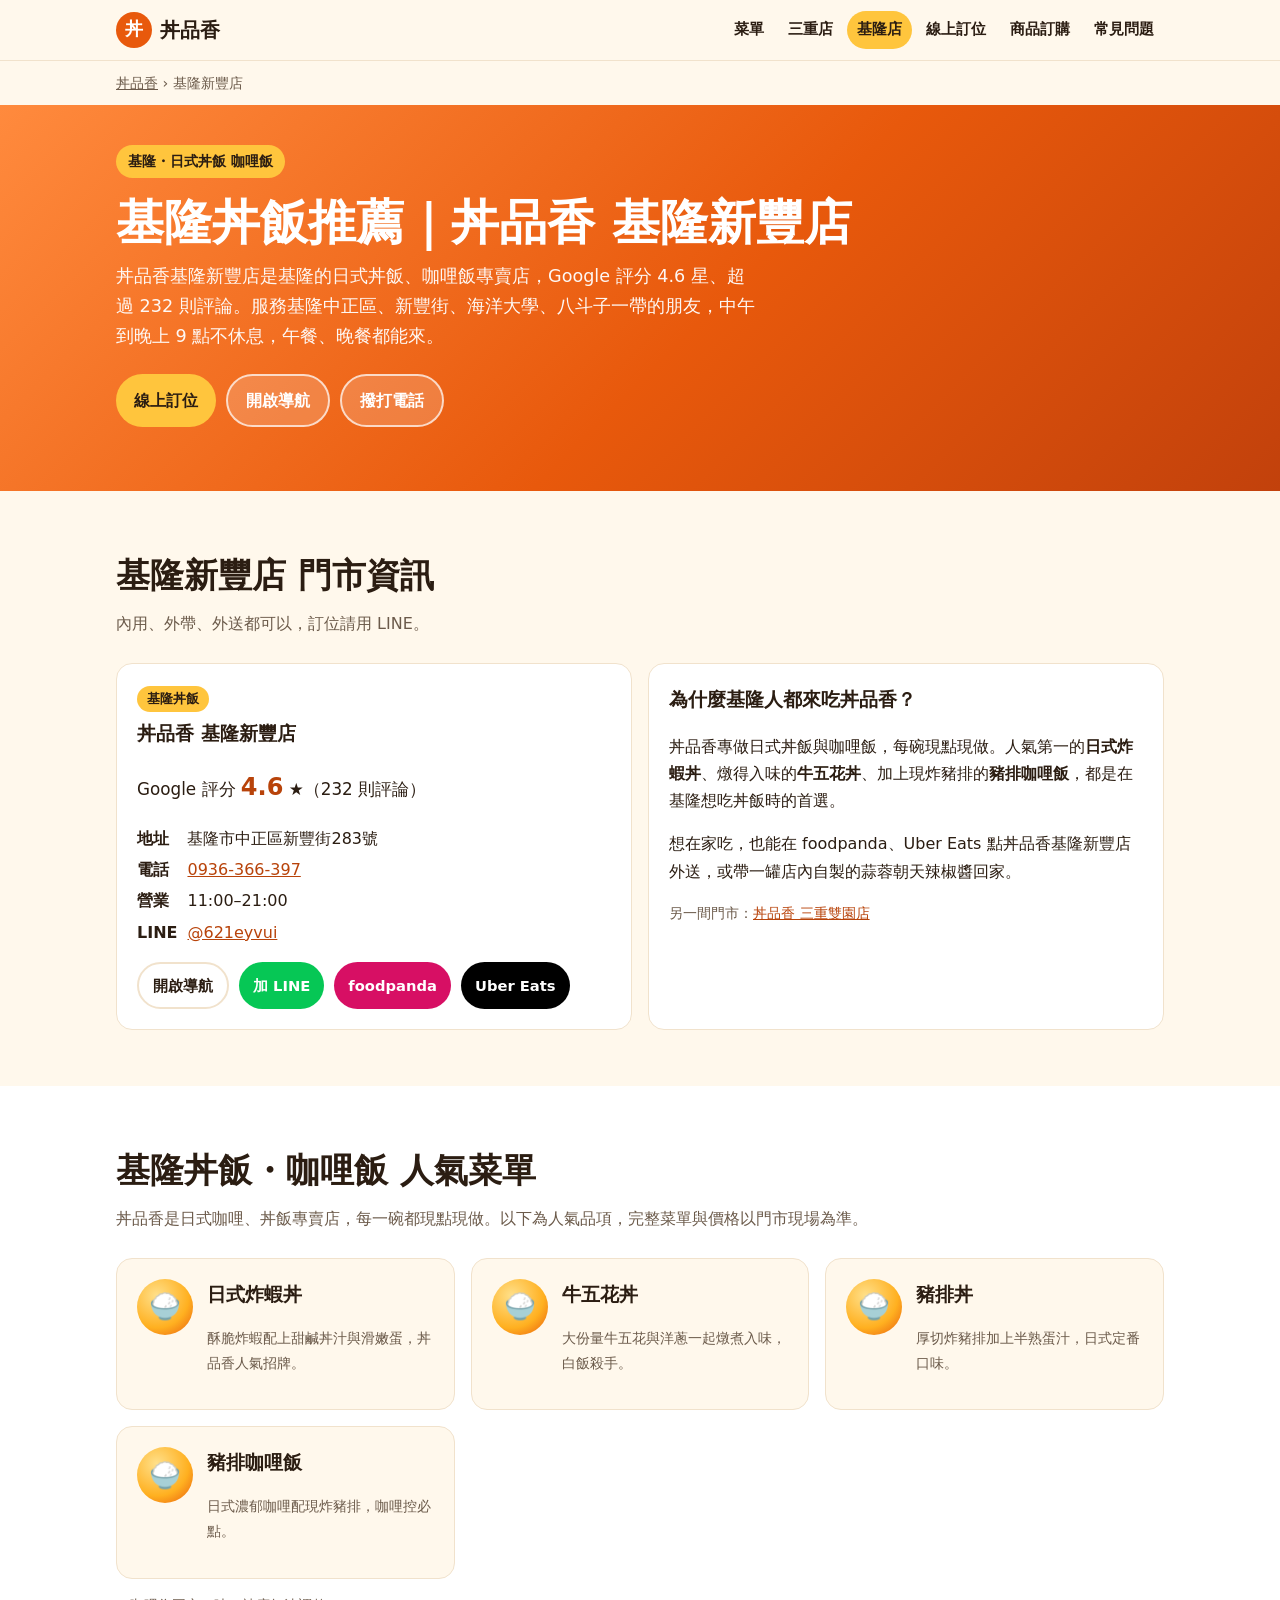
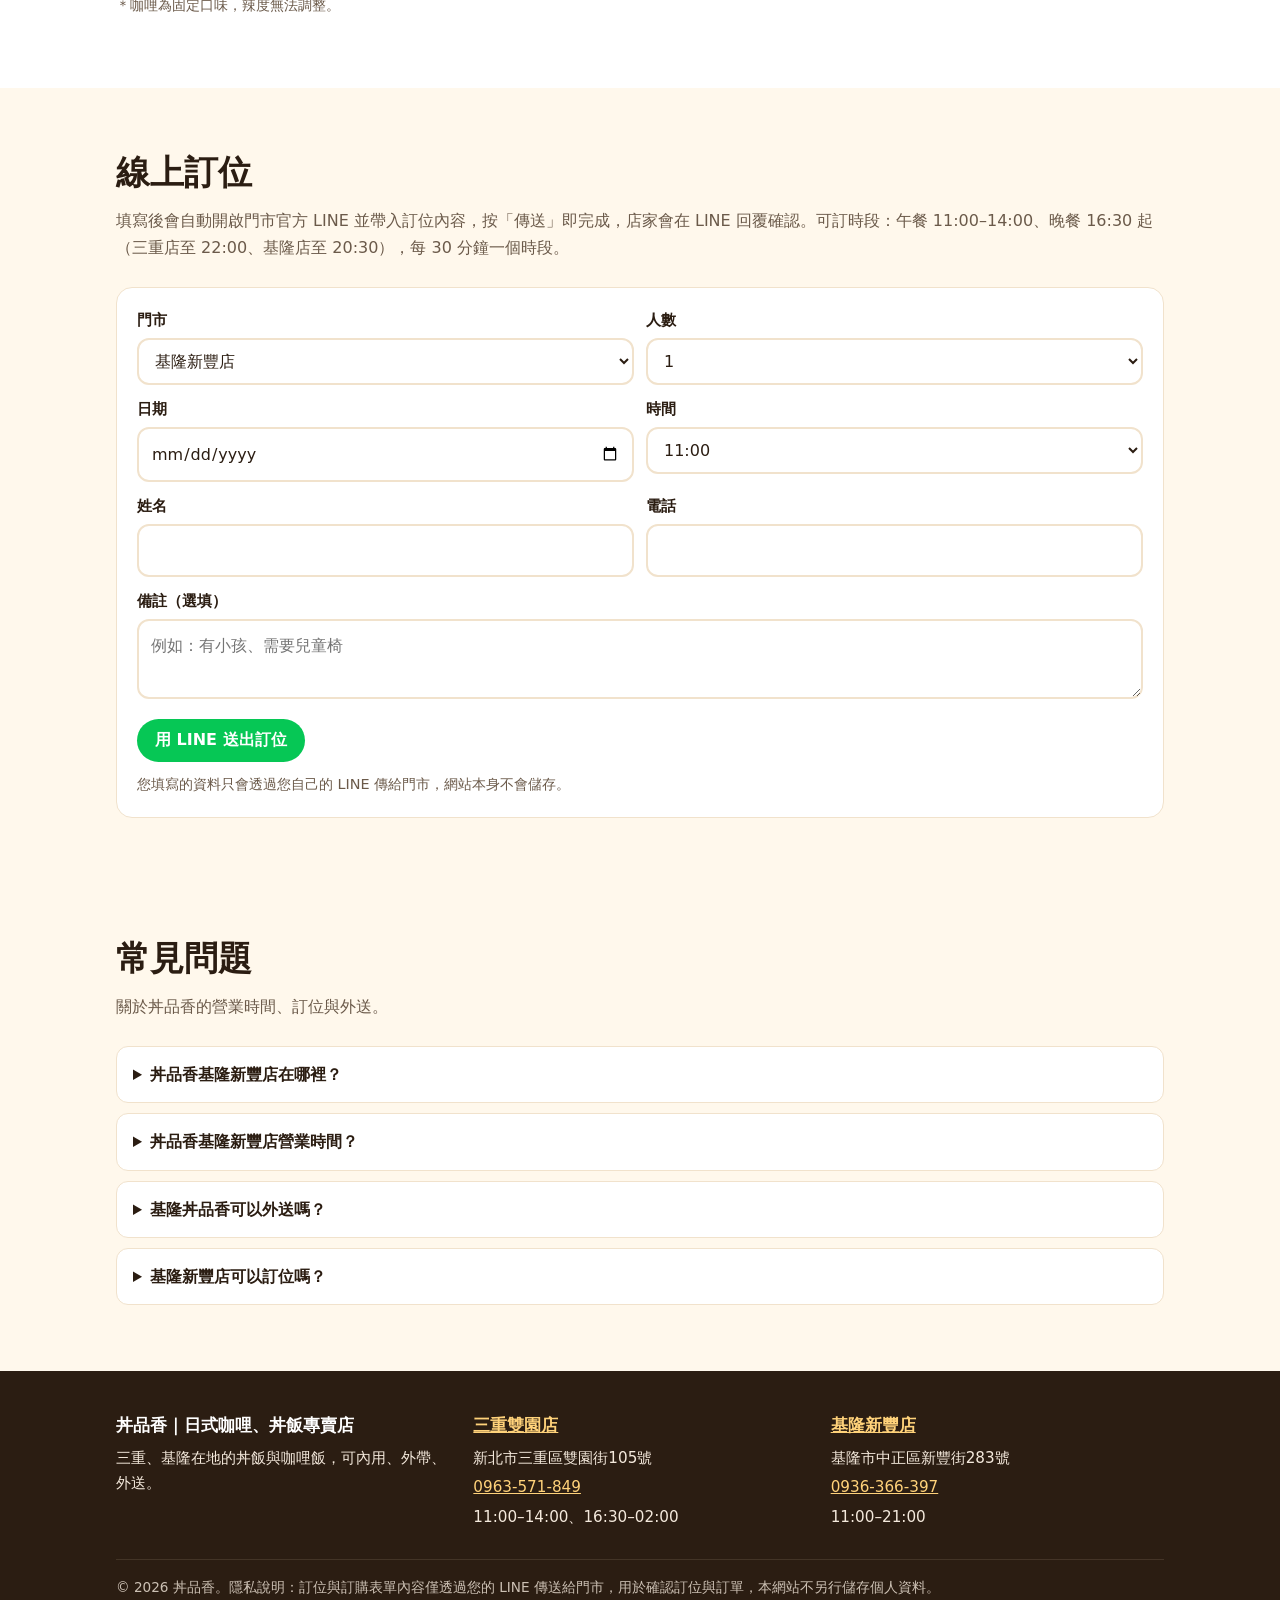
==== keelung/index.html @ b955a42a "Deploy 丼品香 SEO website" ====
<!doctype html>
<html lang="zh-Hant-TW">
<head>
<meta charset="utf-8">
<meta name="viewport" content="width=device-width,initial-scale=1">
<title>基隆丼飯推薦｜丼品香 基隆新豐店｜咖哩飯・外送・線上訂位</title>
<meta name="description" content="丼品香基隆新豐店位於基隆市中正區新豐街283號，基隆日式丼飯、咖哩飯專賣店，Google 4.6 星 232 則評論。營業 11:00–21:00，可內用、外帶、foodpanda／Uber Eats 外送、LINE 線上訂位。">
<link rel="canonical" href="https://www.currytaipei.com.tw/keelung/">
<meta name="robots" content="index,follow,max-image-preview:large">
<meta name="theme-color" content="#e8590c">
<meta property="og:type" content="restaurant">
<meta property="og:site_name" content="丼品香">
<meta property="og:locale" content="zh_TW">
<meta property="og:title" content="基隆丼飯推薦｜丼品香 基隆新豐店｜咖哩飯・外送・線上訂位">
<meta property="og:description" content="丼品香基隆新豐店位於基隆市中正區新豐街283號，基隆日式丼飯、咖哩飯專賣店，Google 4.6 星 232 則評論。營業 11:00–21:00，可內用、外帶、foodpanda／Uber Eats 外送、LINE 線上訂位。">
<meta property="og:url" content="https://www.currytaipei.com.tw/keelung/">
<meta property="og:image" content="https://www.currytaipei.com.tw/og-image.png">
<meta property="og:image:width" content="1200"><meta property="og:image:height" content="630">
<meta name="twitter:card" content="summary_large_image">
<link rel="icon" href="/favicon.svg" type="image/svg+xml">
<link rel="apple-touch-icon" href="/favicon-512.png">
<link rel="stylesheet" href="/assets/style.css">
<script type="application/ld+json">{"@context": "https://schema.org", "@type": "Restaurant", "@id": "https://www.currytaipei.com.tw/keelung/#restaurant", "name": "丼品香 基隆新豐店", "alternateName": ["丼品香", "丼品香 基隆"], "description": "丼品香基隆新豐店，基隆日式丼飯、咖哩飯專賣店。招牌日式炸蝦丼、牛五花丼、豬排咖哩飯，可內用、外帶、外送。", "url": "https://www.currytaipei.com.tw/keelung/", "telephone": "+886-936-366-397", "image": "https://www.currytaipei.com.tw/og-image.png", "servesCuisine": ["丼飯", "日式咖哩", "日式料理"], "priceRange": "$", "address": {"@type": "PostalAddress", "streetAddress": "新豐街283號", "addressLocality": "中正區", "addressRegion": "基隆市", "postalCode": "202", "addressCountry": "TW"}, "hasMap": "https://www.google.com/maps/search/?api=1&query=丼品香+基隆市中正區新豐街283號", "openingHoursSpecification": [{"@type": "OpeningHoursSpecification", "dayOfWeek": ["Monday", "Tuesday", "Wednesday", "Thursday", "Friday", "Saturday", "Sunday"], "opens": "11:00", "closes": "21:00"}], "acceptsReservations": true, "menu": "https://www.currytaipei.com.tw/keelung/#menu", "areaServed": "基隆", "sameAs": ["https://www.foodpanda.com.tw/restaurant/ixo3/jing-pin-xiang-ji-long-xin-feng-dian", "https://www.ubereats.com/tw/store/%E4%B8%BC%E5%93%81%E9%A6%99-%E5%9F%BA%E9%9A%86%E6%96%B0%E8%B1%90%E5%BA%97/AlehlFl3X2Wnk4hs9MSs-w", "https://line.me/R/ti/p/@621eyvui"], "parentOrganization": {"@id": "https://www.currytaipei.com.tw/#org"}}</script>
<script type="application/ld+json">{"@context": "https://schema.org", "@type": "FAQPage", "mainEntity": [{"@type": "Question", "name": "丼品香基隆新豐店在哪裡？", "acceptedAnswer": {"@type": "Answer", "text": "地址是基隆市中正區新豐街283號，可點「開啟導航」用 Google 地圖前往，電話 0936-366-397。"}}, {"@type": "Question", "name": "丼品香基隆新豐店營業時間？", "acceptedAnswer": {"@type": "Answer", "text": "11:00–21:00。實際營業與公休以官方 LINE @621eyvui 公告為準。"}}, {"@type": "Question", "name": "基隆丼品香可以外送嗎？", "acceptedAnswer": {"@type": "Answer", "text": "可以，基隆新豐店有上架 foodpanda 與 Uber Eats，外送範圍以平台顯示為準。"}}, {"@type": "Question", "name": "基隆新豐店可以訂位嗎？", "acceptedAnswer": {"@type": "Answer", "text": "可以，在本頁「線上訂位」填寫後，用 LINE 傳送給門市即可，店家會回覆確認。"}}]}</script>
<script type="application/ld+json">{"@context": "https://schema.org", "@type": "BreadcrumbList", "itemListElement": [{"@type": "ListItem", "position": 1, "name": "丼品香", "item": "https://www.currytaipei.com.tw/"}, {"@type": "ListItem", "position": 2, "name": "基隆新豐店", "item": "https://www.currytaipei.com.tw/keelung/"}]}</script>
</head>
<body>
<header class="site-header"><div class="wrap">
<a class="logo" href="/" aria-label="丼品香 首頁"><span class="logo-mark" aria-hidden="true">丼</span>丼品香</a>
<nav class="nav" aria-label="主選單">
<a href="/#menu">菜單</a><a href="/sanchong/">三重店</a><a href="/keelung/" aria-current="page">基隆店</a><a href="/#booking">線上訂位</a><a href="/shop/">商品訂購</a><a href="/#faq">常見問題</a>
</nav></div></header>
<main>
<div class="wrap crumbs"><a href="/">丼品香</a> › 基隆新豐店</div>
<section class="hero" style="padding-top:40px"><div class="wrap">
<span class="eyebrow">基隆・日式丼飯 咖哩飯</span>
<h1>基隆丼飯推薦｜丼品香 基隆新豐店</h1>
<p>丼品香基隆新豐店是基隆的日式丼飯、咖哩飯專賣店，Google 評分 4.6 星、超過 232 則評論。服務基隆中正區、新豐街、海洋大學、八斗子一帶的朋友，中午到晚上 9 點不休息，午餐、晚餐都能來。</p>
<div class="btns"><a class="btn btn-primary" href="#booking">線上訂位</a><a class="btn btn-ghost" href="https://www.google.com/maps/search/?api=1&query=丼品香+基隆市中正區新豐街283號" target="_blank" rel="noopener">開啟導航</a><a class="btn btn-ghost" href="tel:0936366397">撥打電話</a></div>
</div></section>
<section><div class="wrap">
<h2>基隆新豐店 門市資訊</h2>
<p class="lead">內用、外帶、外送都可以，訂位請用 LINE。</p>
<div class="grid g2"><article class="card store">
<span class="tag">基隆丼飯</span>
<h3>丼品香 基隆新豐店</h3>
<p class="rating">Google 評分 <b>4.6</b> ★（232 則評論）</p>
<dl>
<dt>地址</dt><dd>基隆市中正區新豐街283號</dd>
<dt>電話</dt><dd><a href="tel:0936366397">0936-366-397</a></dd>
<dt>營業</dt><dd>11:00–21:00</dd>
<dt>LINE</dt><dd><a href="https://line.me/R/ti/p/@621eyvui" rel="noopener">@621eyvui</a></dd>
</dl>
<div class="btns">
<a class="btn btn-map" href="https://www.google.com/maps/search/?api=1&query=丼品香+基隆市中正區新豐街283號" target="_blank" rel="noopener">開啟導航</a>
<a class="btn btn-line" href="https://line.me/R/ti/p/@621eyvui" target="_blank" rel="noopener">加 LINE</a>
<a class="btn btn-panda" href="https://www.foodpanda.com.tw/restaurant/ixo3/jing-pin-xiang-ji-long-xin-feng-dian" target="_blank" rel="noopener">foodpanda</a>
<a class="btn btn-uber" href="https://www.ubereats.com/tw/store/%E4%B8%BC%E5%93%81%E9%A6%99-%E5%9F%BA%E9%9A%86%E6%96%B0%E8%B1%90%E5%BA%97/AlehlFl3X2Wnk4hs9MSs-w" target="_blank" rel="noopener">Uber Eats</a>
</div></article>
<article class="card"><h3>為什麼基隆人都來吃丼品香？</h3>
<p>丼品香專做日式丼飯與咖哩飯，每碗現點現做。人氣第一的<b>日式炸蝦丼</b>、燉得入味的<b>牛五花丼</b>、加上現炸豬排的<b>豬排咖哩飯</b>，都是在基隆想吃丼飯時的首選。</p>
<p>想在家吃，也能在 foodpanda、Uber Eats 點丼品香基隆新豐店外送，或帶一罐店內自製的蒜蓉朝天辣椒醬回家。</p>
<p class="note">另一間門市：<a href="/sanchong/">丼品香 三重雙園店</a></p></article>
</div></div></section>
<section id="menu" class="alt"><div class="wrap">
<h2>基隆丼飯・咖哩飯 人氣菜單</h2>
<p class="lead">丼品香是日式咖哩、丼飯專賣店，每一碗都現點現做。以下為人氣品項，完整菜單與價格以門市現場為準。</p>
<div class="grid g2"><article class="card menu-item"><div class="bowl" aria-hidden="true">🍚</div><div><h3>日式炸蝦丼</h3><p class="note">酥脆炸蝦配上甜鹹丼汁與滑嫩蛋，丼品香人氣招牌。</p></div></article><article class="card menu-item"><div class="bowl" aria-hidden="true">🍚</div><div><h3>牛五花丼</h3><p class="note">大份量牛五花與洋蔥一起燉煮入味，白飯殺手。</p></div></article><article class="card menu-item"><div class="bowl" aria-hidden="true">🍚</div><div><h3>豬排丼</h3><p class="note">厚切炸豬排加上半熟蛋汁，日式定番口味。</p></div></article><article class="card menu-item"><div class="bowl" aria-hidden="true">🍚</div><div><h3>豬排咖哩飯</h3><p class="note">日式濃郁咖哩配現炸豬排，咖哩控必點。</p></div></article></div>
<p class="note" style="margin-top:14px">＊咖哩為固定口味，辣度無法調整。</p>
</div></section>
<section id="booking"><div class="wrap">
<h2>線上訂位</h2>
<p class="lead">填寫後會自動開啟門市官方 LINE 並帶入訂位內容，按「傳送」即完成，店家會在 LINE 回覆確認。可訂時段：午餐 11:00–14:00、晚餐 16:30 起（三重店至 22:00、基隆店至 20:30），每 30 分鐘一個時段。</p>
<form id="booking-form" class="card">
<div class="row">
<div><label for="b-store">門市</label><select id="b-store" name="store"><option value="sanchong">三重雙園店</option><option value="keelung" selected>基隆新豐店</option></select></div>
<div><label for="b-people">人數</label><select id="b-people" name="people"><option>1</option><option>2</option><option>3</option><option>4</option><option>5</option><option>6</option><option>7</option><option>8</option><option>9</option><option>10</option></select></div>
</div>
<div class="row">
<div><label for="b-date">日期</label><input id="b-date" name="date" type="date" required></div>
<div><label for="b-time">時間</label><select id="b-time" name="time" required></select></div>
</div>
<div class="row">
<div><label for="b-name">姓名</label><input id="b-name" name="name" autocomplete="name" required></div>
<div><label for="b-phone">電話</label><input id="b-phone" name="phone" type="tel" autocomplete="tel" required></div>
</div>
<div class="row"><div><label for="b-note">備註（選填）</label><textarea id="b-note" name="note" rows="2" placeholder="例如：有小孩、需要兒童椅"></textarea></div></div>
<button class="btn btn-line" type="submit">用 LINE 送出訂位</button>
<p class="note" style="margin:10px 0 0">您填寫的資料只會透過您自己的 LINE 傳給門市，網站本身不會儲存。</p>
<div id="booking-msg" class="form-msg" role="status"></div>
</form></div></section>
<section id="faq"><div class="wrap"><h2>常見問題</h2><p class="lead">關於丼品香的營業時間、訂位與外送。</p><details><summary>丼品香基隆新豐店在哪裡？</summary><p>地址是基隆市中正區新豐街283號，可點「開啟導航」用 Google 地圖前往，電話 0936-366-397。</p></details><details><summary>丼品香基隆新豐店營業時間？</summary><p>11:00–21:00。實際營業與公休以官方 LINE @621eyvui 公告為準。</p></details><details><summary>基隆丼品香可以外送嗎？</summary><p>可以，基隆新豐店有上架 foodpanda 與 Uber Eats，外送範圍以平台顯示為準。</p></details><details><summary>基隆新豐店可以訂位嗎？</summary><p>可以，在本頁「線上訂位」填寫後，用 LINE 傳送給門市即可，店家會回覆確認。</p></details></div></section>
</main>
<footer><div class="wrap">
<div class="grid g3">
<div><h3>丼品香｜日式咖哩、丼飯專賣店</h3><p>三重、基隆在地的丼飯與咖哩飯，可內用、外帶、外送。</p></div>
<div><h3><a href="/sanchong/">三重雙園店</a></h3><p>新北市三重區雙園街105號</p><p><a href="tel:0963571849">0963-571-849</a></p><p>11:00–14:00、16:30–02:00</p></div>
<div><h3><a href="/keelung/">基隆新豐店</a></h3><p>基隆市中正區新豐街283號</p><p><a href="tel:0936366397">0936-366-397</a></p><p>11:00–21:00</p></div>
</div>
<p class="copy">© <span id="year"></span> 丼品香。隱私說明：訂位與訂購表單內容僅透過您的 LINE 傳送給門市，用於確認訂位與訂單，本網站不另行儲存個人資料。</p>
</div></footer>
<script src="/assets/app.js" defer></script>
</body></html>
---- assets/style.css ----
:root{
  --bg:#fff8ec; --surface:#ffffff; --ink:#2b1d12; --muted:#6b5a4a;
  --brand:#e8590c; --brand-dark:#b8430a; --sun:#ffc53d; --line:#06c755;
  --panda:#d70f64; --uber:#000000; --border:#f1e2cc; --radius:16px;
}
*{box-sizing:border-box}
html{scroll-behavior:smooth}
body{margin:0;background:var(--bg);color:var(--ink);font-family:"PingFang TC","Noto Sans TC","Microsoft JhengHei","Heiti TC",system-ui,sans-serif;line-height:1.7;-webkit-text-size-adjust:100%}
img{max-width:100%;height:auto;display:block}
a{color:var(--brand-dark)}
.wrap{max-width:1080px;margin:0 auto;padding:0 16px}
/* header */
.site-header{position:sticky;top:0;z-index:20;background:rgba(255,248,236,.95);backdrop-filter:blur(6px);border-bottom:1px solid var(--border)}
.site-header .wrap{display:flex;align-items:center;justify-content:space-between;gap:12px;height:60px}
.logo{display:flex;align-items:center;gap:8px;font-weight:900;font-size:1.25rem;color:var(--ink);text-decoration:none}
.logo-mark{width:36px;height:36px;border-radius:50%;background:var(--brand);color:#fff;display:grid;place-items:center;font-size:1.1rem}
.nav{display:flex;gap:4px;overflow-x:auto;scrollbar-width:none}
.nav::-webkit-scrollbar{display:none}
.nav a{white-space:nowrap;text-decoration:none;color:var(--ink);font-weight:600;padding:6px 10px;border-radius:999px;font-size:.95rem}
.nav a:hover,.nav a[aria-current=page]{background:var(--sun)}
@media(max-width:720px){.site-header .wrap{height:auto;flex-direction:column;align-items:stretch;padding-top:8px;padding-bottom:6px;gap:4px}}
/* hero */
.hero{background:linear-gradient(135deg,#ff8a3d 0%,#e8590c 55%,#c2410c 100%);color:#fff;padding:56px 0 64px}
.hero .eyebrow{display:inline-block;background:var(--sun);color:var(--ink);font-weight:800;padding:4px 12px;border-radius:999px;font-size:.9rem}
.hero h1{font-size:clamp(1.8rem,5vw,3rem);line-height:1.25;margin:14px 0 10px;font-weight:900}
.hero p{font-size:1.1rem;max-width:640px;margin:0 0 22px;opacity:.95}
.btns{display:flex;flex-wrap:wrap;gap:10px}
.btn{display:inline-flex;align-items:center;gap:6px;padding:11px 18px;border-radius:999px;font-weight:800;text-decoration:none;border:0;cursor:pointer;font-size:1rem;font-family:inherit}
.btn-primary{background:var(--sun);color:var(--ink)}
.btn-ghost{background:rgba(255,255,255,.18);color:#fff;border:2px solid rgba(255,255,255,.7)}
.btn-line{background:var(--line);color:#fff}
.btn-panda{background:var(--panda);color:#fff}
.btn-uber{background:var(--uber);color:#fff}
.btn-map{background:#fff;color:var(--ink);border:2px solid var(--border)}
.btn-brand{background:var(--brand);color:#fff}
.btn:hover{filter:brightness(1.06)}
/* sections */
section{padding:56px 0}
section.alt{background:var(--surface)}
h2{font-size:clamp(1.5rem,3.6vw,2.1rem);margin:0 0 6px;font-weight:900}
h3{margin:0 0 6px;font-size:1.2rem}
.lead{color:var(--muted);margin:0 0 26px}
.grid{display:grid;gap:16px}
.g2{grid-template-columns:repeat(auto-fit,minmax(280px,1fr))}
.g3{grid-template-columns:repeat(auto-fit,minmax(230px,1fr))}
.card{background:var(--surface);border:1px solid var(--border);border-radius:var(--radius);padding:20px}
section.alt .card{background:var(--bg)}
.tag{display:inline-block;font-size:.8rem;font-weight:800;background:var(--sun);border-radius:999px;padding:2px 10px;margin-bottom:6px}
.store dl{display:grid;grid-template-columns:auto 1fr;gap:4px 10px;margin:10px 0 16px}
.store dt{font-weight:800}
.store dd{margin:0}
.store .btns .btn{padding:9px 14px;font-size:.92rem}
.rating{font-size:1.05rem}
.rating b{font-size:1.5rem;color:var(--brand-dark)}
.menu-item{display:flex;gap:14px;align-items:flex-start}
.bowl{flex:0 0 56px;height:56px;border-radius:50%;background:radial-gradient(circle at 35% 30%,#ffe08a,#ffb020 60%,#e8590c);display:grid;place-items:center;font-size:1.6rem}
.note{font-size:.9rem;color:var(--muted)}
.price{font-weight:900;color:var(--brand-dark);font-size:1.2rem}
/* form */
form .row{display:grid;gap:12px;grid-template-columns:repeat(auto-fit,minmax(200px,1fr));margin-bottom:12px}
label{display:block;font-weight:700;font-size:.95rem;margin-bottom:4px}
input,select,textarea{width:100%;padding:11px 12px;border:2px solid var(--border);border-radius:12px;font:inherit;background:#fff;color:var(--ink)}
input:focus,select:focus,textarea:focus{outline:none;border-color:var(--brand)}
.form-msg{margin-top:12px;padding:12px;border-radius:12px;background:#e8f9ee;display:none}
.form-msg.show{display:block}
/* faq */
details{background:var(--surface);border:1px solid var(--border);border-radius:12px;padding:14px 16px;margin-bottom:10px}
section.alt details{background:var(--bg)}
summary{font-weight:800;cursor:pointer}
details p{margin:8px 0 0}
/* breadcrumb */
.crumbs{font-size:.9rem;padding:10px 16px;color:var(--muted)}
.crumbs a{color:var(--muted)}
/* qty */
.qty{display:flex;align-items:center;gap:8px;margin-top:10px}
.qty button{width:36px;height:36px;border-radius:50%;border:2px solid var(--border);background:#fff;font-size:1.2rem;cursor:pointer}
.qty output{min-width:24px;text-align:center;font-weight:800}
/* footer */
footer{background:var(--ink);color:#f4e9dc;padding:40px 0 28px;font-size:.95rem}
footer a{color:#ffd27a}
footer .grid{gap:24px}
footer h3{color:#fff;font-size:1.05rem}
footer p{margin:4px 0}
.copy{border-top:1px solid #4a3a2c;margin-top:24px;padding-top:16px;font-size:.85rem;opacity:.8}
.sr-only{position:absolute;width:1px;height:1px;overflow:hidden;clip:rect(0 0 0 0)}
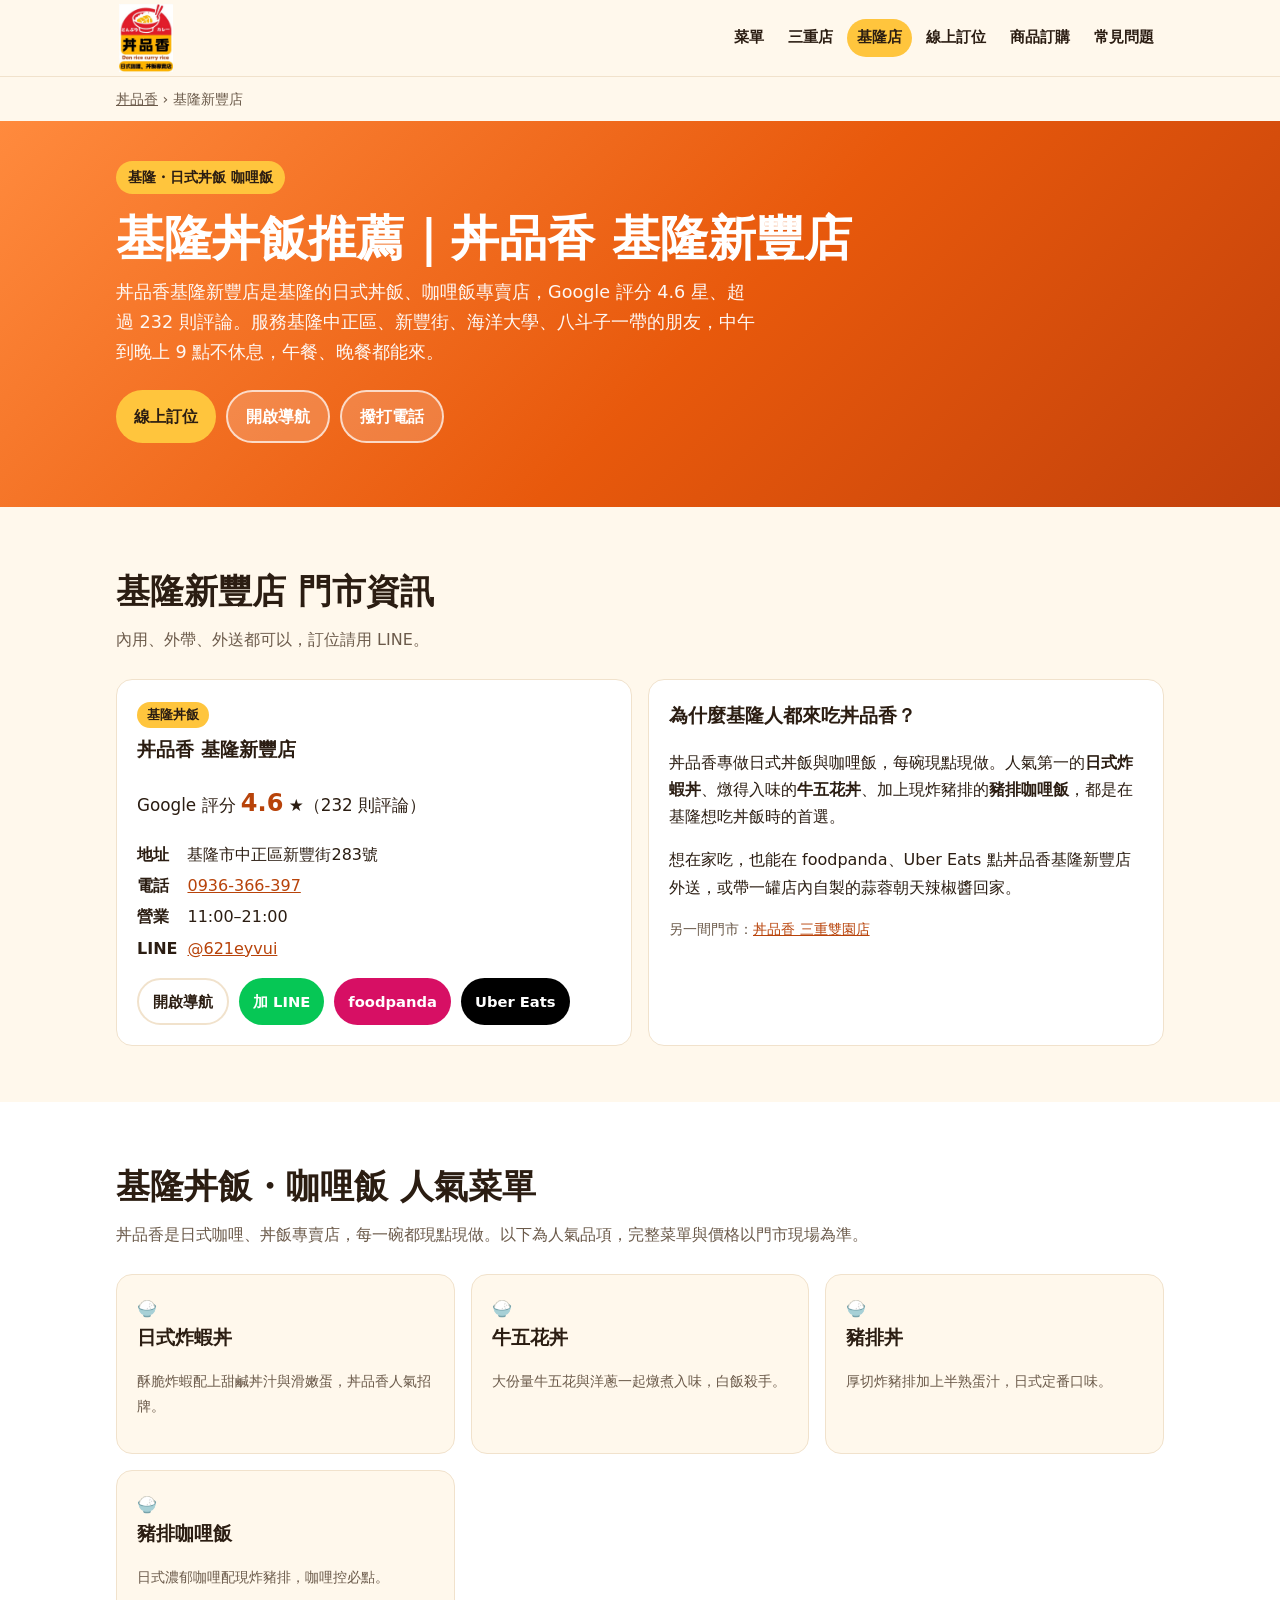
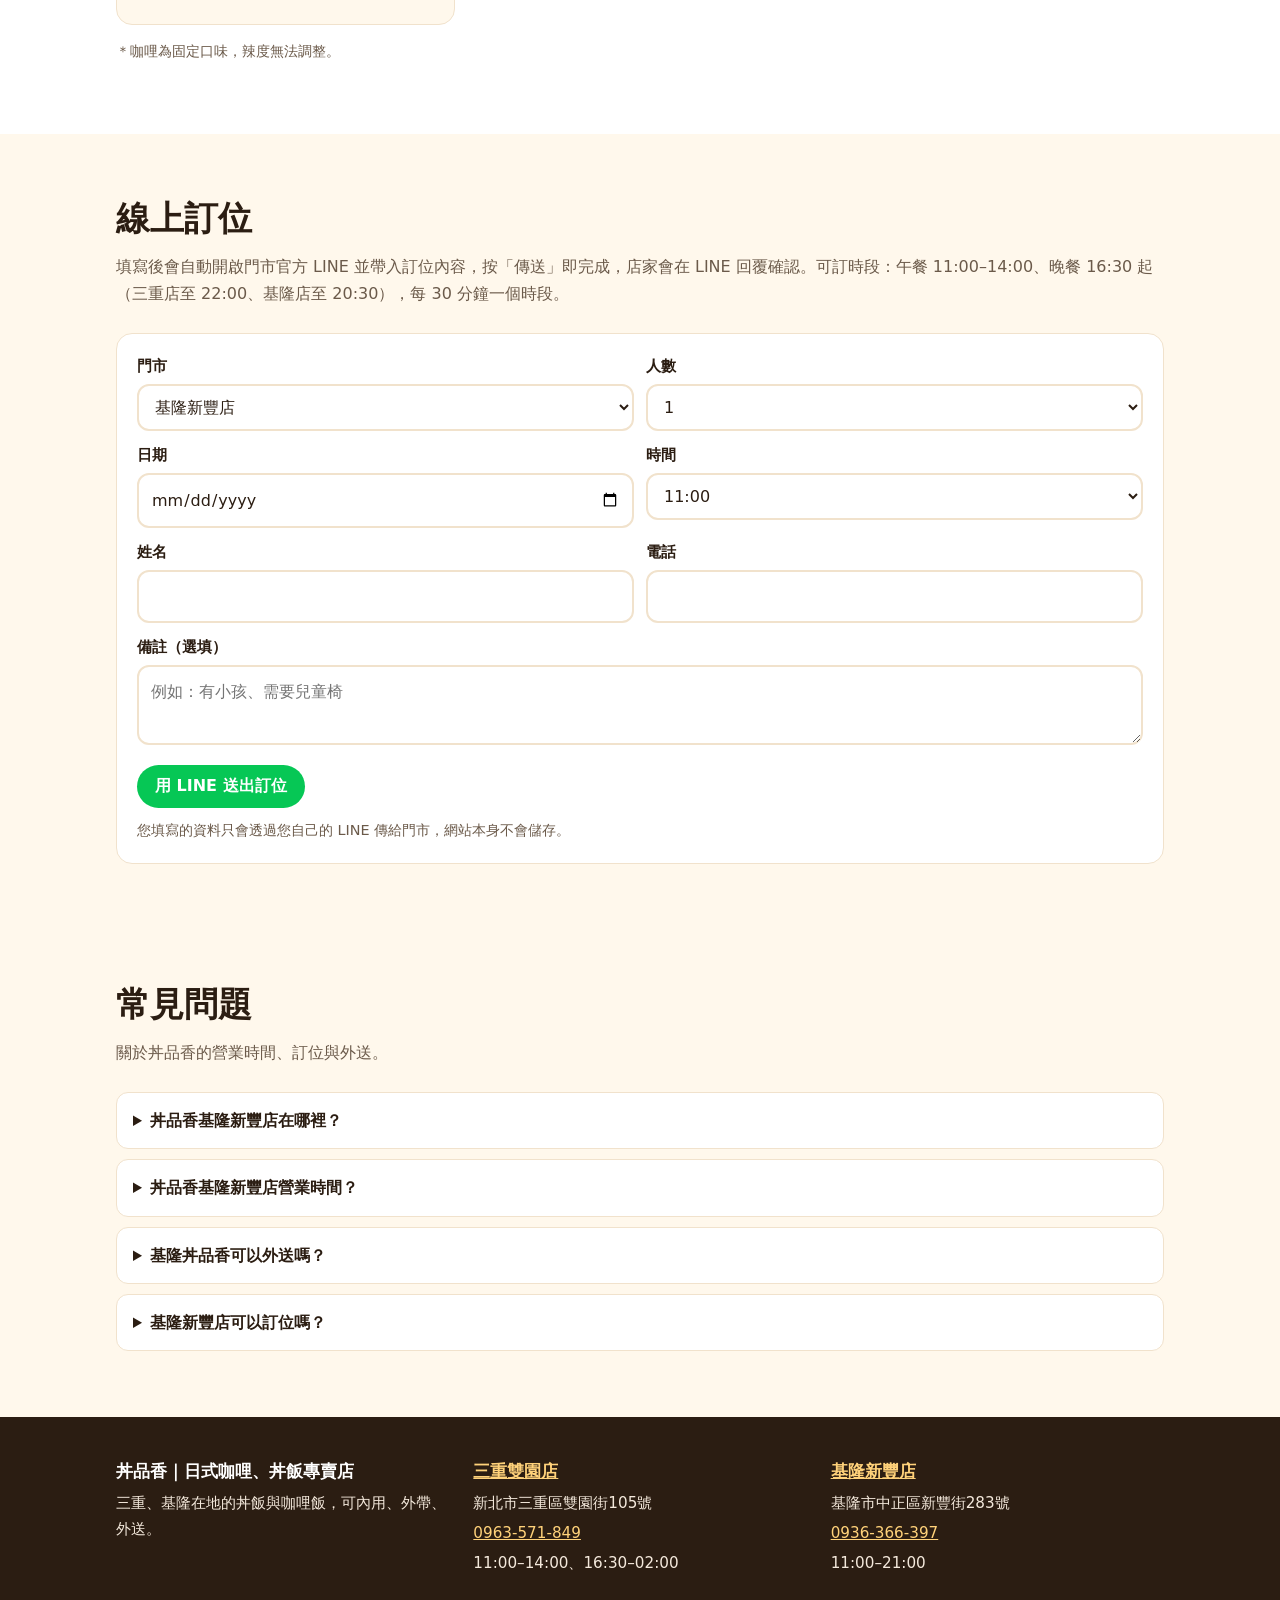
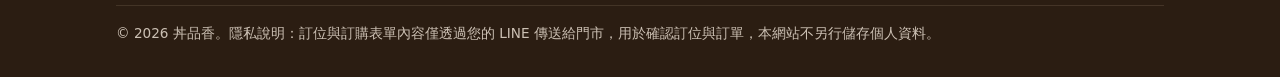
==== commit 3d404d67: "Update Keelung page logo" ====
--- a/keelung/index.html
+++ b/keelung/index.html
@@ -1,103 +1,103 @@
-<!doctype html>
-<html lang="zh-Hant-TW">
-<head>
-<meta charset="utf-8">
-<meta name="viewport" content="width=device-width,initial-scale=1">
-<title>基隆丼飯推薦｜丼品香 基隆新豐店｜咖哩飯・外送・線上訂位</title>
-<meta name="description" content="丼品香基隆新豐店位於基隆市中正區新豐街283號，基隆日式丼飯、咖哩飯專賣店，Google 4.6 星 232 則評論。營業 11:00–21:00，可內用、外帶、foodpanda／Uber Eats 外送、LINE 線上訂位。">
-<link rel="canonical" href="https://www.currytaipei.com.tw/keelung/">
-<meta name="robots" content="index,follow,max-image-preview:large">
-<meta name="theme-color" content="#e8590c">
-<meta property="og:type" content="restaurant">
-<meta property="og:site_name" content="丼品香">
-<meta property="og:locale" content="zh_TW">
-<meta property="og:title" content="基隆丼飯推薦｜丼品香 基隆新豐店｜咖哩飯・外送・線上訂位">
-<meta property="og:description" content="丼品香基隆新豐店位於基隆市中正區新豐街283號，基隆日式丼飯、咖哩飯專賣店，Google 4.6 星 232 則評論。營業 11:00–21:00，可內用、外帶、foodpanda／Uber Eats 外送、LINE 線上訂位。">
-<meta property="og:url" content="https://www.currytaipei.com.tw/keelung/">
-<meta property="og:image" content="https://www.currytaipei.com.tw/og-image.png">
-<meta property="og:image:width" content="1200"><meta property="og:image:height" content="630">
-<meta name="twitter:card" content="summary_large_image">
-<link rel="icon" href="/favicon.svg" type="image/svg+xml">
-<link rel="apple-touch-icon" href="/favicon-512.png">
-<link rel="stylesheet" href="/assets/style.css">
-<script type="application/ld+json">{"@context": "https://schema.org", "@type": "Restaurant", "@id": "https://www.currytaipei.com.tw/keelung/#restaurant", "name": "丼品香 基隆新豐店", "alternateName": ["丼品香", "丼品香 基隆"], "description": "丼品香基隆新豐店，基隆日式丼飯、咖哩飯專賣店。招牌日式炸蝦丼、牛五花丼、豬排咖哩飯，可內用、外帶、外送。", "url": "https://www.currytaipei.com.tw/keelung/", "telephone": "+886-936-366-397", "image": "https://www.currytaipei.com.tw/og-image.png", "servesCuisine": ["丼飯", "日式咖哩", "日式料理"], "priceRange": "$", "address": {"@type": "PostalAddress", "streetAddress": "新豐街283號", "addressLocality": "中正區", "addressRegion": "基隆市", "postalCode": "202", "addressCountry": "TW"}, "hasMap": "https://www.google.com/maps/search/?api=1&query=丼品香+基隆市中正區新豐街283號", "openingHoursSpecification": [{"@type": "OpeningHoursSpecification", "dayOfWeek": ["Monday", "Tuesday", "Wednesday", "Thursday", "Friday", "Saturday", "Sunday"], "opens": "11:00", "closes": "21:00"}], "acceptsReservations": true, "menu": "https://www.currytaipei.com.tw/keelung/#menu", "areaServed": "基隆", "sameAs": ["https://www.foodpanda.com.tw/restaurant/ixo3/jing-pin-xiang-ji-long-xin-feng-dian", "https://www.ubereats.com/tw/store/%E4%B8%BC%E5%93%81%E9%A6%99-%E5%9F%BA%E9%9A%86%E6%96%B0%E8%B1%90%E5%BA%97/AlehlFl3X2Wnk4hs9MSs-w", "https://line.me/R/ti/p/@621eyvui"], "parentOrganization": {"@id": "https://www.currytaipei.com.tw/#org"}}</script>
-<script type="application/ld+json">{"@context": "https://schema.org", "@type": "FAQPage", "mainEntity": [{"@type": "Question", "name": "丼品香基隆新豐店在哪裡？", "acceptedAnswer": {"@type": "Answer", "text": "地址是基隆市中正區新豐街283號，可點「開啟導航」用 Google 地圖前往，電話 0936-366-397。"}}, {"@type": "Question", "name": "丼品香基隆新豐店營業時間？", "acceptedAnswer": {"@type": "Answer", "text": "11:00–21:00。實際營業與公休以官方 LINE @621eyvui 公告為準。"}}, {"@type": "Question", "name": "基隆丼品香可以外送嗎？", "acceptedAnswer": {"@type": "Answer", "text": "可以，基隆新豐店有上架 foodpanda 與 Uber Eats，外送範圍以平台顯示為準。"}}, {"@type": "Question", "name": "基隆新豐店可以訂位嗎？", "acceptedAnswer": {"@type": "Answer", "text": "可以，在本頁「線上訂位」填寫後，用 LINE 傳送給門市即可，店家會回覆確認。"}}]}</script>
-<script type="application/ld+json">{"@context": "https://schema.org", "@type": "BreadcrumbList", "itemListElement": [{"@type": "ListItem", "position": 1, "name": "丼品香", "item": "https://www.currytaipei.com.tw/"}, {"@type": "ListItem", "position": 2, "name": "基隆新豐店", "item": "https://www.currytaipei.com.tw/keelung/"}]}</script>
-</head>
-<body>
-<header class="site-header"><div class="wrap">
-<a class="logo" href="/" aria-label="丼品香 首頁"><span class="logo-mark" aria-hidden="true">丼</span>丼品香</a>
-<nav class="nav" aria-label="主選單">
-<a href="/#menu">菜單</a><a href="/sanchong/">三重店</a><a href="/keelung/" aria-current="page">基隆店</a><a href="/#booking">線上訂位</a><a href="/shop/">商品訂購</a><a href="/#faq">常見問題</a>
-</nav></div></header>
-<main>
-<div class="wrap crumbs"><a href="/">丼品香</a> › 基隆新豐店</div>
-<section class="hero" style="padding-top:40px"><div class="wrap">
-<span class="eyebrow">基隆・日式丼飯 咖哩飯</span>
-<h1>基隆丼飯推薦｜丼品香 基隆新豐店</h1>
-<p>丼品香基隆新豐店是基隆的日式丼飯、咖哩飯專賣店，Google 評分 4.6 星、超過 232 則評論。服務基隆中正區、新豐街、海洋大學、八斗子一帶的朋友，中午到晚上 9 點不休息，午餐、晚餐都能來。</p>
-<div class="btns"><a class="btn btn-primary" href="#booking">線上訂位</a><a class="btn btn-ghost" href="https://www.google.com/maps/search/?api=1&query=丼品香+基隆市中正區新豐街283號" target="_blank" rel="noopener">開啟導航</a><a class="btn btn-ghost" href="tel:0936366397">撥打電話</a></div>
-</div></section>
-<section><div class="wrap">
-<h2>基隆新豐店 門市資訊</h2>
-<p class="lead">內用、外帶、外送都可以，訂位請用 LINE。</p>
-<div class="grid g2"><article class="card store">
-<span class="tag">基隆丼飯</span>
-<h3>丼品香 基隆新豐店</h3>
-<p class="rating">Google 評分 <b>4.6</b> ★（232 則評論）</p>
-<dl>
-<dt>地址</dt><dd>基隆市中正區新豐街283號</dd>
-<dt>電話</dt><dd><a href="tel:0936366397">0936-366-397</a></dd>
-<dt>營業</dt><dd>11:00–21:00</dd>
-<dt>LINE</dt><dd><a href="https://line.me/R/ti/p/@621eyvui" rel="noopener">@621eyvui</a></dd>
-</dl>
-<div class="btns">
-<a class="btn btn-map" href="https://www.google.com/maps/search/?api=1&query=丼品香+基隆市中正區新豐街283號" target="_blank" rel="noopener">開啟導航</a>
-<a class="btn btn-line" href="https://line.me/R/ti/p/@621eyvui" target="_blank" rel="noopener">加 LINE</a>
-<a class="btn btn-panda" href="https://www.foodpanda.com.tw/restaurant/ixo3/jing-pin-xiang-ji-long-xin-feng-dian" target="_blank" rel="noopener">foodpanda</a>
-<a class="btn btn-uber" href="https://www.ubereats.com/tw/store/%E4%B8%BC%E5%93%81%E9%A6%99-%E5%9F%BA%E9%9A%86%E6%96%B0%E8%B1%90%E5%BA%97/AlehlFl3X2Wnk4hs9MSs-w" target="_blank" rel="noopener">Uber Eats</a>
-</div></article>
-<article class="card"><h3>為什麼基隆人都來吃丼品香？</h3>
-<p>丼品香專做日式丼飯與咖哩飯，每碗現點現做。人氣第一的<b>日式炸蝦丼</b>、燉得入味的<b>牛五花丼</b>、加上現炸豬排的<b>豬排咖哩飯</b>，都是在基隆想吃丼飯時的首選。</p>
-<p>想在家吃，也能在 foodpanda、Uber Eats 點丼品香基隆新豐店外送，或帶一罐店內自製的蒜蓉朝天辣椒醬回家。</p>
-<p class="note">另一間門市：<a href="/sanchong/">丼品香 三重雙園店</a></p></article>
-</div></div></section>
-<section id="menu" class="alt"><div class="wrap">
-<h2>基隆丼飯・咖哩飯 人氣菜單</h2>
-<p class="lead">丼品香是日式咖哩、丼飯專賣店，每一碗都現點現做。以下為人氣品項，完整菜單與價格以門市現場為準。</p>
-<div class="grid g2"><article class="card menu-item"><div class="bowl" aria-hidden="true">🍚</div><div><h3>日式炸蝦丼</h3><p class="note">酥脆炸蝦配上甜鹹丼汁與滑嫩蛋，丼品香人氣招牌。</p></div></article><article class="card menu-item"><div class="bowl" aria-hidden="true">🍚</div><div><h3>牛五花丼</h3><p class="note">大份量牛五花與洋蔥一起燉煮入味，白飯殺手。</p></div></article><article class="card menu-item"><div class="bowl" aria-hidden="true">🍚</div><div><h3>豬排丼</h3><p class="note">厚切炸豬排加上半熟蛋汁，日式定番口味。</p></div></article><article class="card menu-item"><div class="bowl" aria-hidden="true">🍚</div><div><h3>豬排咖哩飯</h3><p class="note">日式濃郁咖哩配現炸豬排，咖哩控必點。</p></div></article></div>
-<p class="note" style="margin-top:14px">＊咖哩為固定口味，辣度無法調整。</p>
-</div></section>
-<section id="booking"><div class="wrap">
-<h2>線上訂位</h2>
-<p class="lead">填寫後會自動開啟門市官方 LINE 並帶入訂位內容，按「傳送」即完成，店家會在 LINE 回覆確認。可訂時段：午餐 11:00–14:00、晚餐 16:30 起（三重店至 22:00、基隆店至 20:30），每 30 分鐘一個時段。</p>
-<form id="booking-form" class="card">
-<div class="row">
-<div><label for="b-store">門市</label><select id="b-store" name="store"><option value="sanchong">三重雙園店</option><option value="keelung" selected>基隆新豐店</option></select></div>
-<div><label for="b-people">人數</label><select id="b-people" name="people"><option>1</option><option>2</option><option>3</option><option>4</option><option>5</option><option>6</option><option>7</option><option>8</option><option>9</option><option>10</option></select></div>
-</div>
-<div class="row">
-<div><label for="b-date">日期</label><input id="b-date" name="date" type="date" required></div>
-<div><label for="b-time">時間</label><select id="b-time" name="time" required></select></div>
-</div>
-<div class="row">
-<div><label for="b-name">姓名</label><input id="b-name" name="name" autocomplete="name" required></div>
-<div><label for="b-phone">電話</label><input id="b-phone" name="phone" type="tel" autocomplete="tel" required></div>
-</div>
-<div class="row"><div><label for="b-note">備註（選填）</label><textarea id="b-note" name="note" rows="2" placeholder="例如：有小孩、需要兒童椅"></textarea></div></div>
-<button class="btn btn-line" type="submit">用 LINE 送出訂位</button>
-<p class="note" style="margin:10px 0 0">您填寫的資料只會透過您自己的 LINE 傳給門市，網站本身不會儲存。</p>
-<div id="booking-msg" class="form-msg" role="status"></div>
-</form></div></section>
-<section id="faq"><div class="wrap"><h2>常見問題</h2><p class="lead">關於丼品香的營業時間、訂位與外送。</p><details><summary>丼品香基隆新豐店在哪裡？</summary><p>地址是基隆市中正區新豐街283號，可點「開啟導航」用 Google 地圖前往，電話 0936-366-397。</p></details><details><summary>丼品香基隆新豐店營業時間？</summary><p>11:00–21:00。實際營業與公休以官方 LINE @621eyvui 公告為準。</p></details><details><summary>基隆丼品香可以外送嗎？</summary><p>可以，基隆新豐店有上架 foodpanda 與 Uber Eats，外送範圍以平台顯示為準。</p></details><details><summary>基隆新豐店可以訂位嗎？</summary><p>可以，在本頁「線上訂位」填寫後，用 LINE 傳送給門市即可，店家會回覆確認。</p></details></div></section>
-</main>
-<footer><div class="wrap">
-<div class="grid g3">
-<div><h3>丼品香｜日式咖哩、丼飯專賣店</h3><p>三重、基隆在地的丼飯與咖哩飯，可內用、外帶、外送。</p></div>
-<div><h3><a href="/sanchong/">三重雙園店</a></h3><p>新北市三重區雙園街105號</p><p><a href="tel:0963571849">0963-571-849</a></p><p>11:00–14:00、16:30–02:00</p></div>
-<div><h3><a href="/keelung/">基隆新豐店</a></h3><p>基隆市中正區新豐街283號</p><p><a href="tel:0936366397">0936-366-397</a></p><p>11:00–21:00</p></div>
-</div>
-<p class="copy">© <span id="year"></span> 丼品香。隱私說明：訂位與訂購表單內容僅透過您的 LINE 傳送給門市，用於確認訂位與訂單，本網站不另行儲存個人資料。</p>
-</div></footer>
-<script src="/assets/app.js" defer></script>
-</body></html>
+<!doctype html>
+<html lang="zh-Hant-TW">
+<head>
+<meta charset="utf-8">
+<meta name="viewport" content="width=device-width,initial-scale=1">
+<title>基隆丼飯推薦｜丼品香 基隆新豐店｜咖哩飯・外送・線上訂位</title>
+<meta name="description" content="丼品香基隆新豐店位於基隆市中正區新豐街283號，基隆日式丼飯、咖哩飯專賣店，Google 4.6 星 232 則評論。營業 11:00–21:00，可內用、外帶、foodpanda／Uber Eats 外送、LINE 線上訂位。">
+<link rel="canonical" href="https://www.currytaipei.com.tw/keelung/">
+<meta name="robots" content="index,follow,max-image-preview:large">
+<meta name="theme-color" content="#e8590c">
+<meta property="og:type" content="restaurant">
+<meta property="og:site_name" content="丼品香">
+<meta property="og:locale" content="zh_TW">
+<meta property="og:title" content="基隆丼飯推薦｜丼品香 基隆新豐店｜咖哩飯・外送・線上訂位">
+<meta property="og:description" content="丼品香基隆新豐店位於基隆市中正區新豐街283號，基隆日式丼飯、咖哩飯專賣店，Google 4.6 星 232 則評論。營業 11:00–21:00，可內用、外帶、foodpanda／Uber Eats 外送、LINE 線上訂位。">
+<meta property="og:url" content="https://www.currytaipei.com.tw/keelung/">
+<meta property="og:image" content="https://www.currytaipei.com.tw/og-image.png">
+<meta property="og:image:width" content="1200"><meta property="og:image:height" content="630">
+<meta name="twitter:card" content="summary_large_image">
+<link rel="icon" href="/favicon.svg" type="image/svg+xml">
+<link rel="apple-touch-icon" href="/favicon-512.png">
+<link rel="stylesheet" href="/assets/style.css">
+<script type="application/ld+json">{"@context": "https://schema.org", "@type": "Restaurant", "@id": "https://www.currytaipei.com.tw/keelung/#restaurant", "name": "丼品香 基隆新豐店", "alternateName": ["丼品香", "丼品香 基隆"], "description": "丼品香基隆新豐店，基隆日式丼飯、咖哩飯專賣店。招牌日式炸蝦丼、牛五花丼、豬排咖哩飯，可內用、外帶、外送。", "url": "https://www.currytaipei.com.tw/keelung/", "telephone": "+886-936-366-397", "image": "https://www.currytaipei.com.tw/og-image.png", "servesCuisine": ["丼飯", "日式咖哩", "日式料理"], "priceRange": "$", "address": {"@type": "PostalAddress", "streetAddress": "新豐街283號", "addressLocality": "中正區", "addressRegion": "基隆市", "postalCode": "202", "addressCountry": "TW"}, "hasMap": "https://www.google.com/maps/search/?api=1&query=丼品香+基隆市中正區新豐街283號", "openingHoursSpecification": [{"@type": "OpeningHoursSpecification", "dayOfWeek": ["Monday", "Tuesday", "Wednesday", "Thursday", "Friday", "Saturday", "Sunday"], "opens": "11:00", "closes": "21:00"}], "acceptsReservations": true, "menu": "https://www.currytaipei.com.tw/keelung/#menu", "areaServed": "基隆", "sameAs": ["https://www.foodpanda.com.tw/restaurant/ixo3/jing-pin-xiang-ji-long-xin-feng-dian", "https://www.ubereats.com/tw/store/%E4%B8%BC%E5%93%81%E9%A6%99-%E5%9F%BA%E9%9A%86%E6%96%B0%E8%B1%90%E5%BA%97/AlehlFl3X2Wnk4hs9MSs-w", "https://line.me/R/ti/p/@621eyvui"], "parentOrganization": {"@id": "https://www.currytaipei.com.tw/#org"}}</script>
+<script type="application/ld+json">{"@context": "https://schema.org", "@type": "FAQPage", "mainEntity": [{"@type": "Question", "name": "丼品香基隆新豐店在哪裡？", "acceptedAnswer": {"@type": "Answer", "text": "地址是基隆市中正區新豐街283號，可點「開啟導航」用 Google 地圖前往，電話 0936-366-397。"}}, {"@type": "Question", "name": "丼品香基隆新豐店營業時間？", "acceptedAnswer": {"@type": "Answer", "text": "11:00–21:00。實際營業與公休以官方 LINE @621eyvui 公告為準。"}}, {"@type": "Question", "name": "基隆丼品香可以外送嗎？", "acceptedAnswer": {"@type": "Answer", "text": "可以，基隆新豐店有上架 foodpanda 與 Uber Eats，外送範圍以平台顯示為準。"}}, {"@type": "Question", "name": "基隆新豐店可以訂位嗎？", "acceptedAnswer": {"@type": "Answer", "text": "可以，在本頁「線上訂位」填寫後，用 LINE 傳送給門市即可，店家會回覆確認。"}}]}</script>
+<script type="application/ld+json">{"@context": "https://schema.org", "@type": "BreadcrumbList", "itemListElement": [{"@type": "ListItem", "position": 1, "name": "丼品香", "item": "https://www.currytaipei.com.tw/"}, {"@type": "ListItem", "position": 2, "name": "基隆新豐店", "item": "https://www.currytaipei.com.tw/keelung/"}]}</script>
+</head>
+<body>
+<header class="site-header"><div class="wrap">
+<a class="logo" href="/" aria-label="丼品香 首頁"><img src="/assets/logo-donpinxiang.png" width="502" height="632" alt="丼品香 日式咖哩、丼飯專賣店"></a>
+<nav class="nav" aria-label="主選單">
+<a href="/#menu">菜單</a><a href="/sanchong/">三重店</a><a href="/keelung/" aria-current="page">基隆店</a><a href="/#booking">線上訂位</a><a href="/shop/">商品訂購</a><a href="/#faq">常見問題</a>
+</nav></div></header>
+<main>
+<div class="wrap crumbs"><a href="/">丼品香</a> › 基隆新豐店</div>
+<section class="hero" style="padding-top:40px"><div class="wrap">
+<span class="eyebrow">基隆・日式丼飯 咖哩飯</span>
+<h1>基隆丼飯推薦｜丼品香 基隆新豐店</h1>
+<p>丼品香基隆新豐店是基隆的日式丼飯、咖哩飯專賣店，Google 評分 4.6 星、超過 232 則評論。服務基隆中正區、新豐街、海洋大學、八斗子一帶的朋友，中午到晚上 9 點不休息，午餐、晚餐都能來。</p>
+<div class="btns"><a class="btn btn-primary" href="#booking">線上訂位</a><a class="btn btn-ghost" href="https://www.google.com/maps/search/?api=1&query=丼品香+基隆市中正區新豐街283號" target="_blank" rel="noopener">開啟導航</a><a class="btn btn-ghost" href="tel:0936366397">撥打電話</a></div>
+</div></section>
+<section><div class="wrap">
+<h2>基隆新豐店 門市資訊</h2>
+<p class="lead">內用、外帶、外送都可以，訂位請用 LINE。</p>
+<div class="grid g2"><article class="card store">
+<span class="tag">基隆丼飯</span>
+<h3>丼品香 基隆新豐店</h3>
+<p class="rating">Google 評分 <b>4.6</b> ★（232 則評論）</p>
+<dl>
+<dt>地址</dt><dd>基隆市中正區新豐街283號</dd>
+<dt>電話</dt><dd><a href="tel:0936366397">0936-366-397</a></dd>
+<dt>營業</dt><dd>11:00–21:00</dd>
+<dt>LINE</dt><dd><a href="https://line.me/R/ti/p/@621eyvui" rel="noopener">@621eyvui</a></dd>
+</dl>
+<div class="btns">
+<a class="btn btn-map" href="https://www.google.com/maps/search/?api=1&query=丼品香+基隆市中正區新豐街283號" target="_blank" rel="noopener">開啟導航</a>
+<a class="btn btn-line" href="https://line.me/R/ti/p/@621eyvui" target="_blank" rel="noopener">加 LINE</a>
+<a class="btn btn-panda" href="https://www.foodpanda.com.tw/restaurant/ixo3/jing-pin-xiang-ji-long-xin-feng-dian" target="_blank" rel="noopener">foodpanda</a>
+<a class="btn btn-uber" href="https://www.ubereats.com/tw/store/%E4%B8%BC%E5%93%81%E9%A6%99-%E5%9F%BA%E9%9A%86%E6%96%B0%E8%B1%90%E5%BA%97/AlehlFl3X2Wnk4hs9MSs-w" target="_blank" rel="noopener">Uber Eats</a>
+</div></article>
+<article class="card"><h3>為什麼基隆人都來吃丼品香？</h3>
+<p>丼品香專做日式丼飯與咖哩飯，每碗現點現做。人氣第一的<b>日式炸蝦丼</b>、燉得入味的<b>牛五花丼</b>、加上現炸豬排的<b>豬排咖哩飯</b>，都是在基隆想吃丼飯時的首選。</p>
+<p>想在家吃，也能在 foodpanda、Uber Eats 點丼品香基隆新豐店外送，或帶一罐店內自製的蒜蓉朝天辣椒醬回家。</p>
+<p class="note">另一間門市：<a href="/sanchong/">丼品香 三重雙園店</a></p></article>
+</div></div></section>
+<section id="menu" class="alt"><div class="wrap">
+<h2>基隆丼飯・咖哩飯 人氣菜單</h2>
+<p class="lead">丼品香是日式咖哩、丼飯專賣店，每一碗都現點現做。以下為人氣品項，完整菜單與價格以門市現場為準。</p>
+<div class="grid g2"><article class="card menu-item"><div class="bowl" aria-hidden="true">🍚</div><div><h3>日式炸蝦丼</h3><p class="note">酥脆炸蝦配上甜鹹丼汁與滑嫩蛋，丼品香人氣招牌。</p></div></article><article class="card menu-item"><div class="bowl" aria-hidden="true">🍚</div><div><h3>牛五花丼</h3><p class="note">大份量牛五花與洋蔥一起燉煮入味，白飯殺手。</p></div></article><article class="card menu-item"><div class="bowl" aria-hidden="true">🍚</div><div><h3>豬排丼</h3><p class="note">厚切炸豬排加上半熟蛋汁，日式定番口味。</p></div></article><article class="card menu-item"><div class="bowl" aria-hidden="true">🍚</div><div><h3>豬排咖哩飯</h3><p class="note">日式濃郁咖哩配現炸豬排，咖哩控必點。</p></div></article></div>
+<p class="note" style="margin-top:14px">＊咖哩為固定口味，辣度無法調整。</p>
+</div></section>
+<section id="booking"><div class="wrap">
+<h2>線上訂位</h2>
+<p class="lead">填寫後會自動開啟門市官方 LINE 並帶入訂位內容，按「傳送」即完成，店家會在 LINE 回覆確認。可訂時段：午餐 11:00–14:00、晚餐 16:30 起（三重店至 22:00、基隆店至 20:30），每 30 分鐘一個時段。</p>
+<form id="booking-form" class="card">
+<div class="row">
+<div><label for="b-store">門市</label><select id="b-store" name="store"><option value="sanchong">三重雙園店</option><option value="keelung" selected>基隆新豐店</option></select></div>
+<div><label for="b-people">人數</label><select id="b-people" name="people"><option>1</option><option>2</option><option>3</option><option>4</option><option>5</option><option>6</option><option>7</option><option>8</option><option>9</option><option>10</option></select></div>
+</div>
+<div class="row">
+<div><label for="b-date">日期</label><input id="b-date" name="date" type="date" required></div>
+<div><label for="b-time">時間</label><select id="b-time" name="time" required></select></div>
+</div>
+<div class="row">
+<div><label for="b-name">姓名</label><input id="b-name" name="name" autocomplete="name" required></div>
+<div><label for="b-phone">電話</label><input id="b-phone" name="phone" type="tel" autocomplete="tel" required></div>
+</div>
+<div class="row"><div><label for="b-note">備註（選填）</label><textarea id="b-note" name="note" rows="2" placeholder="例如：有小孩、需要兒童椅"></textarea></div></div>
+<button class="btn btn-line" type="submit">用 LINE 送出訂位</button>
+<p class="note" style="margin:10px 0 0">您填寫的資料只會透過您自己的 LINE 傳給門市，網站本身不會儲存。</p>
+<div id="booking-msg" class="form-msg" role="status"></div>
+</form></div></section>
+<section id="faq"><div class="wrap"><h2>常見問題</h2><p class="lead">關於丼品香的營業時間、訂位與外送。</p><details><summary>丼品香基隆新豐店在哪裡？</summary><p>地址是基隆市中正區新豐街283號，可點「開啟導航」用 Google 地圖前往，電話 0936-366-397。</p></details><details><summary>丼品香基隆新豐店營業時間？</summary><p>11:00–21:00。實際營業與公休以官方 LINE @621eyvui 公告為準。</p></details><details><summary>基隆丼品香可以外送嗎？</summary><p>可以，基隆新豐店有上架 foodpanda 與 Uber Eats，外送範圍以平台顯示為準。</p></details><details><summary>基隆新豐店可以訂位嗎？</summary><p>可以，在本頁「線上訂位」填寫後，用 LINE 傳送給門市即可，店家會回覆確認。</p></details></div></section>
+</main>
+<footer><div class="wrap">
+<div class="grid g3">
+<div><h3>丼品香｜日式咖哩、丼飯專賣店</h3><p>三重、基隆在地的丼飯與咖哩飯，可內用、外帶、外送。</p></div>
+<div><h3><a href="/sanchong/">三重雙園店</a></h3><p>新北市三重區雙園街105號</p><p><a href="tel:0963571849">0963-571-849</a></p><p>11:00–14:00、16:30–02:00</p></div>
+<div><h3><a href="/keelung/">基隆新豐店</a></h3><p>基隆市中正區新豐街283號</p><p><a href="tel:0936366397">0936-366-397</a></p><p>11:00–21:00</p></div>
+</div>
+<p class="copy">© <span id="year"></span> 丼品香。隱私說明：訂位與訂購表單內容僅透過您的 LINE 傳送給門市，用於確認訂位與訂單，本網站不另行儲存個人資料。</p>
+</div></footer>
+<script src="/assets/app.js" defer></script>
+</body></html>
--- a/assets/style.css
+++ b/assets/style.css
@@ -1,85 +1,106 @@
-:root{
-  --bg:#fff8ec; --surface:#ffffff; --ink:#2b1d12; --muted:#6b5a4a;
-  --brand:#e8590c; --brand-dark:#b8430a; --sun:#ffc53d; --line:#06c755;
-  --panda:#d70f64; --uber:#000000; --border:#f1e2cc; --radius:16px;
-}
-*{box-sizing:border-box}
-html{scroll-behavior:smooth}
-body{margin:0;background:var(--bg);color:var(--ink);font-family:"PingFang TC","Noto Sans TC","Microsoft JhengHei","Heiti TC",system-ui,sans-serif;line-height:1.7;-webkit-text-size-adjust:100%}
-img{max-width:100%;height:auto;display:block}
-a{color:var(--brand-dark)}
-.wrap{max-width:1080px;margin:0 auto;padding:0 16px}
-/* header */
-.site-header{position:sticky;top:0;z-index:20;background:rgba(255,248,236,.95);backdrop-filter:blur(6px);border-bottom:1px solid var(--border)}
-.site-header .wrap{display:flex;align-items:center;justify-content:space-between;gap:12px;height:60px}
-.logo{display:flex;align-items:center;gap:8px;font-weight:900;font-size:1.25rem;color:var(--ink);text-decoration:none}
-.logo-mark{width:36px;height:36px;border-radius:50%;background:var(--brand);color:#fff;display:grid;place-items:center;font-size:1.1rem}
-.nav{display:flex;gap:4px;overflow-x:auto;scrollbar-width:none}
-.nav::-webkit-scrollbar{display:none}
-.nav a{white-space:nowrap;text-decoration:none;color:var(--ink);font-weight:600;padding:6px 10px;border-radius:999px;font-size:.95rem}
-.nav a:hover,.nav a[aria-current=page]{background:var(--sun)}
-@media(max-width:720px){.site-header .wrap{height:auto;flex-direction:column;align-items:stretch;padding-top:8px;padding-bottom:6px;gap:4px}}
-/* hero */
-.hero{background:linear-gradient(135deg,#ff8a3d 0%,#e8590c 55%,#c2410c 100%);color:#fff;padding:56px 0 64px}
-.hero .eyebrow{display:inline-block;background:var(--sun);color:var(--ink);font-weight:800;padding:4px 12px;border-radius:999px;font-size:.9rem}
-.hero h1{font-size:clamp(1.8rem,5vw,3rem);line-height:1.25;margin:14px 0 10px;font-weight:900}
-.hero p{font-size:1.1rem;max-width:640px;margin:0 0 22px;opacity:.95}
-.btns{display:flex;flex-wrap:wrap;gap:10px}
-.btn{display:inline-flex;align-items:center;gap:6px;padding:11px 18px;border-radius:999px;font-weight:800;text-decoration:none;border:0;cursor:pointer;font-size:1rem;font-family:inherit}
-.btn-primary{background:var(--sun);color:var(--ink)}
-.btn-ghost{background:rgba(255,255,255,.18);color:#fff;border:2px solid rgba(255,255,255,.7)}
-.btn-line{background:var(--line);color:#fff}
-.btn-panda{background:var(--panda);color:#fff}
-.btn-uber{background:var(--uber);color:#fff}
-.btn-map{background:#fff;color:var(--ink);border:2px solid var(--border)}
-.btn-brand{background:var(--brand);color:#fff}
-.btn:hover{filter:brightness(1.06)}
-/* sections */
-section{padding:56px 0}
-section.alt{background:var(--surface)}
-h2{font-size:clamp(1.5rem,3.6vw,2.1rem);margin:0 0 6px;font-weight:900}
-h3{margin:0 0 6px;font-size:1.2rem}
-.lead{color:var(--muted);margin:0 0 26px}
-.grid{display:grid;gap:16px}
-.g2{grid-template-columns:repeat(auto-fit,minmax(280px,1fr))}
-.g3{grid-template-columns:repeat(auto-fit,minmax(230px,1fr))}
-.card{background:var(--surface);border:1px solid var(--border);border-radius:var(--radius);padding:20px}
-section.alt .card{background:var(--bg)}
-.tag{display:inline-block;font-size:.8rem;font-weight:800;background:var(--sun);border-radius:999px;padding:2px 10px;margin-bottom:6px}
-.store dl{display:grid;grid-template-columns:auto 1fr;gap:4px 10px;margin:10px 0 16px}
-.store dt{font-weight:800}
-.store dd{margin:0}
-.store .btns .btn{padding:9px 14px;font-size:.92rem}
-.rating{font-size:1.05rem}
-.rating b{font-size:1.5rem;color:var(--brand-dark)}
-.menu-item{display:flex;gap:14px;align-items:flex-start}
-.bowl{flex:0 0 56px;height:56px;border-radius:50%;background:radial-gradient(circle at 35% 30%,#ffe08a,#ffb020 60%,#e8590c);display:grid;place-items:center;font-size:1.6rem}
-.note{font-size:.9rem;color:var(--muted)}
-.price{font-weight:900;color:var(--brand-dark);font-size:1.2rem}
-/* form */
-form .row{display:grid;gap:12px;grid-template-columns:repeat(auto-fit,minmax(200px,1fr));margin-bottom:12px}
-label{display:block;font-weight:700;font-size:.95rem;margin-bottom:4px}
-input,select,textarea{width:100%;padding:11px 12px;border:2px solid var(--border);border-radius:12px;font:inherit;background:#fff;color:var(--ink)}
-input:focus,select:focus,textarea:focus{outline:none;border-color:var(--brand)}
-.form-msg{margin-top:12px;padding:12px;border-radius:12px;background:#e8f9ee;display:none}
-.form-msg.show{display:block}
-/* faq */
-details{background:var(--surface);border:1px solid var(--border);border-radius:12px;padding:14px 16px;margin-bottom:10px}
-section.alt details{background:var(--bg)}
-summary{font-weight:800;cursor:pointer}
-details p{margin:8px 0 0}
-/* breadcrumb */
-.crumbs{font-size:.9rem;padding:10px 16px;color:var(--muted)}
-.crumbs a{color:var(--muted)}
-/* qty */
-.qty{display:flex;align-items:center;gap:8px;margin-top:10px}
-.qty button{width:36px;height:36px;border-radius:50%;border:2px solid var(--border);background:#fff;font-size:1.2rem;cursor:pointer}
-.qty output{min-width:24px;text-align:center;font-weight:800}
-/* footer */
-footer{background:var(--ink);color:#f4e9dc;padding:40px 0 28px;font-size:.95rem}
-footer a{color:#ffd27a}
-footer .grid{gap:24px}
-footer h3{color:#fff;font-size:1.05rem}
-footer p{margin:4px 0}
-.copy{border-top:1px solid #4a3a2c;margin-top:24px;padding-top:16px;font-size:.85rem;opacity:.8}
-.sr-only{position:absolute;width:1px;height:1px;overflow:hidden;clip:rect(0 0 0 0)}
+:root{
+  --bg:#fff8ec; --surface:#ffffff; --ink:#2b1d12; --muted:#6b5a4a;
+  --brand:#e8590c; --brand-dark:#b8430a; --sun:#ffc53d; --line:#06c755;
+  --panda:#d70f64; --uber:#000000; --border:#f1e2cc; --radius:16px;
+}
+*{box-sizing:border-box}
+html{scroll-behavior:smooth}
+body{margin:0;background:var(--bg);color:var(--ink);font-family:"PingFang TC","Noto Sans TC","Microsoft JhengHei","Heiti TC",system-ui,sans-serif;line-height:1.7;-webkit-text-size-adjust:100%}
+img{max-width:100%;height:auto;display:block}
+a{color:var(--brand-dark)}
+.wrap{max-width:1080px;margin:0 auto;padding:0 16px}
+/* header */
+.site-header{position:sticky;top:0;z-index:20;background:rgba(255,248,236,.95);backdrop-filter:blur(6px);border-bottom:1px solid var(--border)}
+.site-header .wrap{display:flex;align-items:center;justify-content:space-between;gap:12px;min-height:76px}
+.logo{display:flex;align-items:center;color:var(--ink);text-decoration:none;flex:0 0 auto}
+.logo img{width:60px;height:68px;object-fit:contain}
+.nav{display:flex;gap:4px;overflow-x:auto;scrollbar-width:none}
+.nav::-webkit-scrollbar{display:none}
+.nav a{white-space:nowrap;text-decoration:none;color:var(--ink);font-weight:600;padding:6px 10px;border-radius:999px;font-size:.95rem}
+.nav a:hover,.nav a[aria-current=page]{background:var(--sun)}
+@media(max-width:720px){.site-header .wrap{height:auto;flex-direction:column;align-items:stretch;padding-top:8px;padding-bottom:6px;gap:4px}.logo{justify-content:center}.logo img{width:54px;height:61px}}
+/* hero */
+.hero{background:linear-gradient(135deg,#ff8a3d 0%,#e8590c 55%,#c2410c 100%);color:#fff;padding:56px 0 64px}
+.hero .eyebrow{display:inline-block;background:var(--sun);color:var(--ink);font-weight:800;padding:4px 12px;border-radius:999px;font-size:.9rem}
+.hero h1{font-size:clamp(1.8rem,5vw,3rem);line-height:1.25;margin:14px 0 10px;font-weight:900}
+.hero p{font-size:1.1rem;max-width:640px;margin:0 0 22px;opacity:.95}
+.btns{display:flex;flex-wrap:wrap;gap:10px}
+.btn{display:inline-flex;align-items:center;gap:6px;padding:11px 18px;border-radius:999px;font-weight:800;text-decoration:none;border:0;cursor:pointer;font-size:1rem;font-family:inherit}
+.btn-primary{background:var(--sun);color:var(--ink)}
+.btn-ghost{background:rgba(255,255,255,.18);color:#fff;border:2px solid rgba(255,255,255,.7)}
+.btn-line{background:var(--line);color:#fff}
+.btn-panda{background:var(--panda);color:#fff}
+.btn-uber{background:var(--uber);color:#fff}
+.btn-map{background:#fff;color:var(--ink);border:2px solid var(--border)}
+.btn-brand{background:var(--brand);color:#fff}
+.btn:hover{filter:brightness(1.06)}
+/* sections */
+section{padding:56px 0}
+section.alt{background:var(--surface)}
+h2{font-size:clamp(1.5rem,3.6vw,2.1rem);margin:0 0 6px;font-weight:900}
+h3{margin:0 0 6px;font-size:1.2rem}
+.lead{color:var(--muted);margin:0 0 26px}
+.grid{display:grid;gap:16px}
+.g2{grid-template-columns:repeat(auto-fit,minmax(280px,1fr))}
+.g3{grid-template-columns:repeat(auto-fit,minmax(230px,1fr))}
+.card{background:var(--surface);border:1px solid var(--border);border-radius:var(--radius);padding:20px}
+section.alt .card{background:var(--bg)}
+.tag{display:inline-block;font-size:.8rem;font-weight:800;background:var(--sun);border-radius:999px;padding:2px 10px;margin-bottom:6px}
+.store dl{display:grid;grid-template-columns:auto 1fr;gap:4px 10px;margin:10px 0 16px}
+.store dt{font-weight:800}
+.store dd{margin:0}
+.store .btns .btn{padding:9px 14px;font-size:.92rem}
+.rating{font-size:1.05rem}
+.rating b{font-size:1.5rem;color:var(--brand-dark)}
+.featured-menu{display:grid;grid-template-columns:repeat(2,minmax(0,1fr));gap:20px;margin-bottom:32px}
+.featured-dish{padding:0;overflow:hidden;border:0;box-shadow:0 12px 30px rgba(76,43,20,.12)}
+.featured-dish img{width:100%;aspect-ratio:16/10;object-fit:cover}
+.featured-copy{padding:20px}
+.featured-copy h3{display:flex;justify-content:space-between;align-items:baseline;gap:12px;font-size:1.3rem}
+.featured-copy h3 strong{color:var(--brand-dark);font-size:1rem;white-space:nowrap}
+.featured-copy p{margin:7px 0 0;color:var(--muted)}
+.menu-groups{display:grid;grid-template-columns:repeat(3,minmax(0,1fr));gap:16px;align-items:start}
+.menu-group{background:var(--bg);border:1px solid var(--border);border-radius:var(--radius);padding:20px}
+.menu-group h3{color:var(--brand-dark);font-size:1.35rem;border-bottom:3px solid var(--sun);padding-bottom:7px}
+.menu-group .subhead{margin-top:20px}
+.menu-extra{margin:0 0 10px;color:var(--muted);font-size:.84rem}
+.price-list{list-style:none;padding:0;margin:0}
+.price-list li{display:grid;grid-template-columns:1fr auto;gap:4px 10px;align-items:baseline;padding:7px 0;border-bottom:1px dashed #e6d5bd}
+.price-list li:last-child{border-bottom:0}
+.price-list b{color:var(--brand-dark)}
+.price-list b::before{content:"NT$";font-size:.7em;margin-right:2px}
+.price-list small{grid-column:1/-1;color:var(--brand);font-weight:700}
+.menu-note{margin:22px 0 0;padding:13px 16px;border-left:5px solid var(--brand);background:#fff3dc;border-radius:8px;color:var(--muted)}
+.menu-board{margin-top:16px;background:var(--bg)}
+.menu-board img{margin:16px auto 0;max-width:820px;border-radius:12px;border:1px solid var(--border)}
+@media(max-width:900px){.menu-groups{grid-template-columns:repeat(2,minmax(0,1fr))}}
+@media(max-width:680px){.featured-menu,.menu-groups{grid-template-columns:1fr}.featured-copy{padding:16px}.featured-copy h3{font-size:1.18rem}}
+.note{font-size:.9rem;color:var(--muted)}
+.price{font-weight:900;color:var(--brand-dark);font-size:1.2rem}
+/* form */
+form .row{display:grid;gap:12px;grid-template-columns:repeat(auto-fit,minmax(200px,1fr));margin-bottom:12px}
+label{display:block;font-weight:700;font-size:.95rem;margin-bottom:4px}
+input,select,textarea{width:100%;padding:11px 12px;border:2px solid var(--border);border-radius:12px;font:inherit;background:#fff;color:var(--ink)}
+input:focus,select:focus,textarea:focus{outline:none;border-color:var(--brand)}
+.form-msg{margin-top:12px;padding:12px;border-radius:12px;background:#e8f9ee;display:none}
+.form-msg.show{display:block}
+/* faq */
+details{background:var(--surface);border:1px solid var(--border);border-radius:12px;padding:14px 16px;margin-bottom:10px}
+section.alt details{background:var(--bg)}
+summary{font-weight:800;cursor:pointer}
+details p{margin:8px 0 0}
+/* breadcrumb */
+.crumbs{font-size:.9rem;padding:10px 16px;color:var(--muted)}
+.crumbs a{color:var(--muted)}
+/* qty */
+.qty{display:flex;align-items:center;gap:8px;margin-top:10px}
+.qty button{width:36px;height:36px;border-radius:50%;border:2px solid var(--border);background:#fff;font-size:1.2rem;cursor:pointer}
+.qty output{min-width:24px;text-align:center;font-weight:800}
+/* footer */
+footer{background:var(--ink);color:#f4e9dc;padding:40px 0 28px;font-size:.95rem}
+footer a{color:#ffd27a}
+footer .grid{gap:24px}
+footer h3{color:#fff;font-size:1.05rem}
+footer p{margin:4px 0}
+.copy{border-top:1px solid #4a3a2c;margin-top:24px;padding-top:16px;font-size:.85rem;opacity:.8}
+.sr-only{position:absolute;width:1px;height:1px;overflow:hidden;clip:rect(0 0 0 0)}
